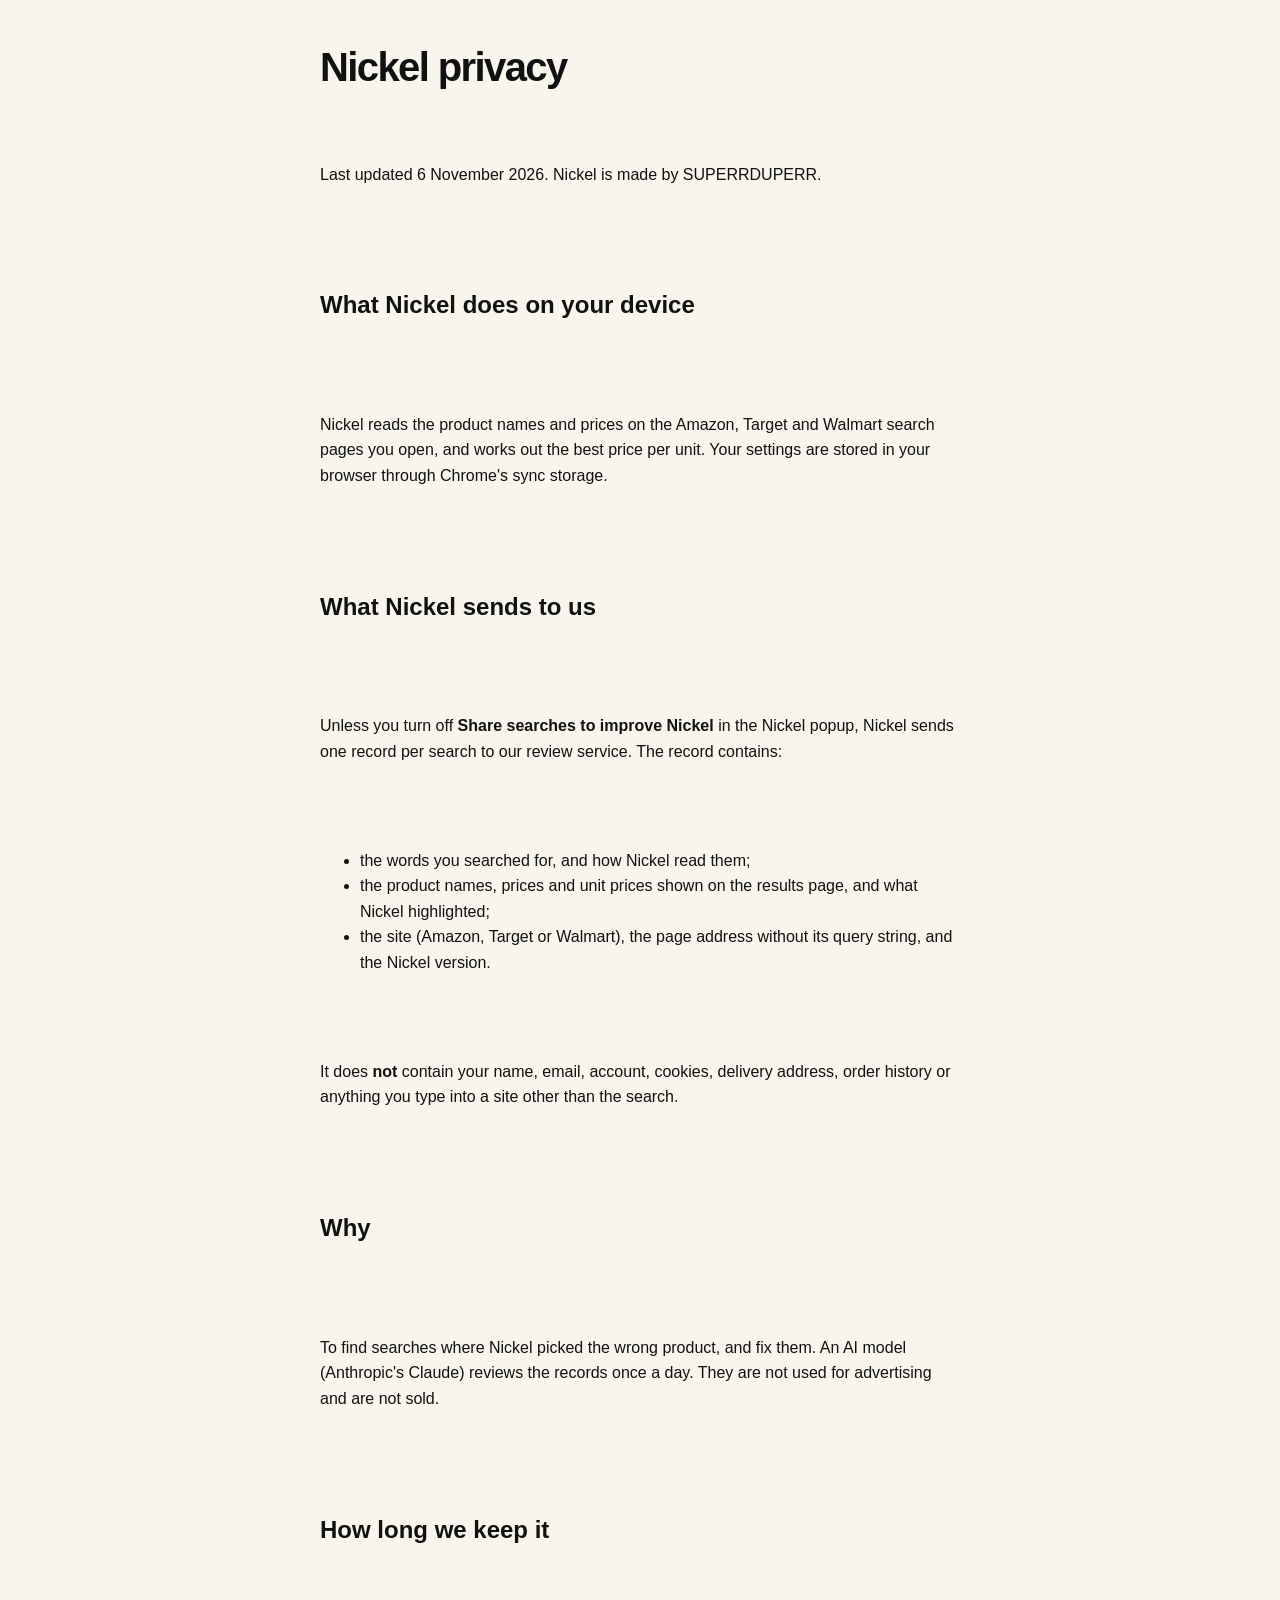
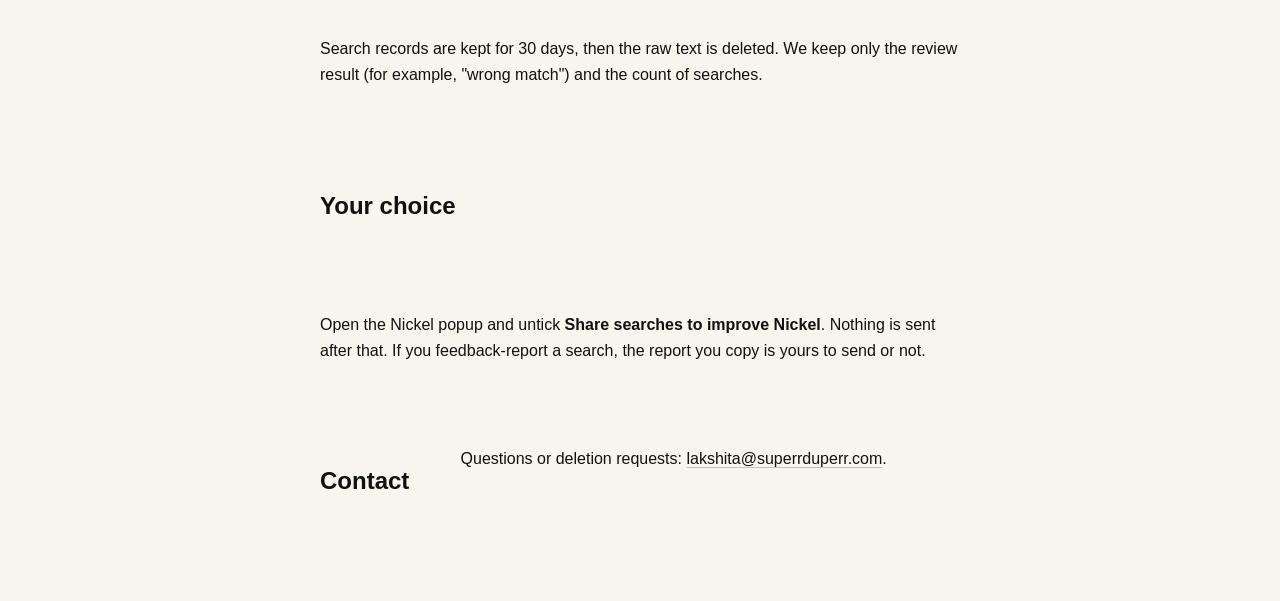
==== privacy.html @ 0b0c267f "Fix footer links, add privacy page, host on Cloudflare" ====
<!doctype html>
<html lang="en">
<head>
<meta charset="utf-8">
<meta name="viewport" content="width=device-width, initial-scale=1">
<title>Nickel privacy</title>
<link rel="stylesheet" href="styles.css">
<style>main{max-width:680px;margin:0 auto;padding:48px 20px 80px;font:16px/1.6 "Hanken Grotesk",Helvetica,Arial,sans-serif}h1{font-size:40px;margin:0 0 8px}h2{margin-top:32px}</style>
</head>
<body>
<main>
<h1>Nickel privacy</h1>
<p>Last updated 6 November 2026. Nickel is made by SUPERRDUPERR.</p>

<h2>What Nickel does on your device</h2>
<p>Nickel reads the product names and prices on the Amazon, Target and Walmart search pages you open, and works out the best price per unit. Your settings are stored in your browser through Chrome's sync storage.</p>

<h2>What Nickel sends to us</h2>
<p>Unless you turn off <b>Share searches to improve Nickel</b> in the Nickel popup, Nickel sends one record per search to our review service. The record contains:</p>
<ul>
<li>the words you searched for, and how Nickel read them;</li>
<li>the product names, prices and unit prices shown on the results page, and what Nickel highlighted;</li>
<li>the site (Amazon, Target or Walmart), the page address without its query string, and the Nickel version.</li>
</ul>
<p>It does <b>not</b> contain your name, email, account, cookies, delivery address, order history or anything you type into a site other than the search.</p>

<h2>Why</h2>
<p>To find searches where Nickel picked the wrong product, and fix them. An AI model (Anthropic's Claude) reviews the records once a day. They are not used for advertising and are not sold.</p>

<h2>How long we keep it</h2>
<p>Search records are kept for 30 days, then the raw text is deleted. We keep only the review result (for example, "wrong match") and the count of searches.</p>

<h2>Your choice</h2>
<p>Open the Nickel popup and untick <b>Share searches to improve Nickel</b>. Nothing is sent after that. If you feedback-report a search, the report you copy is yours to send or not.</p>

<h2>Contact</h2>
<p>Questions or deletion requests: <a href="mailto:lakshita@superrduperr.com">lakshita@superrduperr.com</a>.</p>
</main>
</body>
</html>
---- styles.css ----
/* Superrduperr brand tokens, as used on this page */
:root{
  --ink:#111111; --stock:#f8f5ec; --board:#efede6;
  --accent:#fbd832;            /* the one accent for this view: yellow */
  --good:#1e9b4b;              /* accent-green: right answer, ink text */
  --bad:#b8431a;               /* signal-undo rust: wrong answer, stock text */
  --orange:#f5741b;            /* link hover */
  --rule-hair:#11111118; --text-secondary:#111111c0;
  --lift-card:2px 3px 0 #11111120; --lift-panel:3px 4px 0 #11111120;
  --font-mark:"Archivo Black","Archivo",sans-serif;
  --font-display:"Archivo","Helvetica Neue",sans-serif;
  --font-body:"Hanken Grotesk","Helvetica Neue",sans-serif;
  --font-mono:"DM Mono",ui-monospace,monospace;
  --font-marker:"Permanent Marker",cursive;
}
*{box-sizing:border-box}
body{margin:0;background:var(--stock);color:var(--ink);font-family:var(--font-body)}
::selection{background:var(--accent);color:var(--ink)}
a{color:var(--ink);text-decoration:underline;text-decoration-color:#11111138;text-underline-offset:3px;transition:color 180ms}
a:hover{color:var(--orange);transition-duration:120ms}

.top{position:sticky;top:0;z-index:5;background:var(--stock);border-bottom:1px solid var(--rule-hair);display:flex;flex-wrap:wrap;align-items:center;justify-content:space-between;gap:16px;padding:16px clamp(20px,5vw,80px)}
.brand{display:inline-flex;align-items:center;gap:12px}
.brand-text{display:inline-flex;flex-direction:column;gap:4px}
.wordmark{font-family:var(--font-mark);font-size:30px;line-height:1;letter-spacing:-.035em}
.tagline{font-family:var(--font-mono);font-size:11px;line-height:1.2;letter-spacing:.04em}

.cta{display:inline-flex;align-items:center;min-height:56px;padding:0 30px;background:var(--accent);color:var(--ink);border:1px solid var(--ink);box-shadow:var(--lift-card);font-size:17px;font-weight:600;text-decoration:none;transition:background 180ms,color 180ms,box-shadow 120ms}
.cta.sm{min-height:48px;padding:0 22px;font-size:15px}
.cta:hover{background:var(--ink);color:var(--stock);transition-duration:120ms}
.cta:active{box-shadow:1px 2px 0 #11111120}
.cta:focus-visible{outline:3px solid var(--ink);outline-offset:3px}

main{display:flex;flex-wrap:wrap;align-items:stretch;gap:clamp(32px,4vw,64px);padding:clamp(24px,4vw,56px) clamp(20px,5vw,80px) clamp(40px,5vw,72px)}
.left{flex:1 1 360px;min-width:0;display:flex;flex-direction:column;justify-content:space-between;gap:40px}
.intro{display:flex;flex-direction:column;gap:24px}
.label{margin:0;font-family:var(--font-mono);font-size:12px;font-weight:500;line-height:1.5;letter-spacing:.13em;text-transform:uppercase}
h1{margin:0;font-family:var(--font-display);font-weight:900;font-size:clamp(44px,5.2vw,72px);line-height:.96;letter-spacing:-.04em}
.sub{margin:0;max-width:60ch;font-size:19px;line-height:1.5;letter-spacing:-.01em}
.cta-row{display:flex;flex-wrap:wrap;align-items:center;gap:16px}
.mono-note{font-family:var(--font-mono);font-size:12px;letter-spacing:.04em}
.mono-note.muted{font-size:11px;color:var(--text-secondary)}
.steps{list-style:none;margin:0;padding:0}
.steps li{display:flex;gap:16px;align-items:flex-start;padding:20px 0;border-top:1px solid var(--ink)}
.steps .num{font-family:var(--font-mono);font-size:12px;font-weight:500;letter-spacing:.13em;line-height:1.7}
.steps p{margin:0;font-size:16px;line-height:1.6}
.steps strong{font-family:var(--font-display);font-weight:800;letter-spacing:-.02em}

.demo{flex:1.5 1 520px;min-width:0;display:flex;flex-direction:column;justify-content:space-between;gap:24px;padding:clamp(24px,3.5vw,40px);background-color:var(--board);background-image:radial-gradient(#11111114 1px,transparent 1px);background-size:4px 4px;border:1px solid var(--ink);box-shadow:var(--lift-panel)}
.demo-head{display:flex;flex-direction:column;gap:8px}
.demo h2{margin:0;font-family:var(--font-display);font-weight:800;font-size:32px;line-height:1.06;letter-spacing:-.03em}
.viewport{overflow:hidden}
.track{display:flex;width:100%;transition:transform .55s cubic-bezier(.2,.7,.2,1)}
.track.on-video{transform:translateX(-100%)}
.slide{flex:0 0 100%;min-width:0;padding:0 4px 4px 0}
.slide.game{display:flex;flex-direction:column;gap:16px}
.slide video{display:block;width:100%;aspect-ratio:960/610;object-fit:cover;border:1px solid var(--ink);box-shadow:var(--lift-card);background:var(--ink)}

.opt{display:flex;flex-direction:column;width:100%;min-height:120px;padding:24px;font-family:inherit;text-align:left;color:var(--ink);background:var(--stock);border:1px solid var(--ink);box-shadow:var(--lift-card);cursor:pointer;transition:background 180ms}
.opt:hover{background:var(--board);transition-duration:120ms}
.opt:focus-visible{outline:3px solid var(--ink);outline-offset:3px}
.opt .row{display:flex;justify-content:space-between;align-items:flex-start;gap:16px;width:100%}
.opt .l{display:flex;flex-direction:column;gap:8px;min-width:0}
.opt .name{display:flex;flex-wrap:wrap;align-items:center;gap:10px;font-family:var(--font-display);font-size:20px;font-weight:800;letter-spacing:-.02em}
.opt .sub2{font-family:var(--font-mono);font-size:12px;letter-spacing:.04em;color:var(--text-secondary)}
.opt .r{display:flex;flex-direction:column;align-items:flex-end;gap:4px;flex-shrink:0}
.opt .big{font-family:var(--font-display);font-weight:900;font-size:40px;line-height:1;letter-spacing:-.04em}
.opt .lbl{font-family:var(--font-mono);font-size:11px;font-weight:500;letter-spacing:.13em;text-transform:uppercase;color:var(--text-secondary)}
.opt .tag{padding:2px 10px;background:var(--stock);color:var(--ink);border:1px solid var(--ink);font-family:var(--font-marker);font-size:15px;font-weight:400;letter-spacing:.02em;text-transform:uppercase}
.opt.good{background:var(--good);color:var(--ink);cursor:default}
.opt.bad{background:var(--bad);color:var(--stock);cursor:default}
.opt.good .sub2,.opt.good .lbl{color:var(--ink)}
.opt.bad .sub2,.opt.bad .lbl{color:var(--stock)}
.opt.mine{border-width:2px;border-color:var(--ink)}
.opt.good:hover,.opt.bad:hover{transition:none}
.opt.good:hover{background:var(--good)}.opt.bad:hover{background:var(--bad)}

.below{display:flex;flex-direction:column;gap:16px}
.msg{min-height:64px;display:flex;flex-direction:column;gap:6px}
.msg .p1{margin:0;font-size:16px;line-height:1.6}
.msg .v{margin:0;font-family:var(--font-display);font-size:19px;font-weight:800;line-height:1.2;letter-spacing:-.025em}
.msg .d{margin:0;font-size:14px;line-height:1.55;color:var(--text-secondary)}
.controls{display:flex;flex-wrap:wrap;align-items:center;justify-content:space-between;gap:12px}
.right{display:inline-flex;flex-wrap:wrap;align-items:center;gap:12px}
.dots{display:inline-flex;align-items:center}
.dot{width:44px;height:44px;display:inline-flex;align-items:center;justify-content:center;background:transparent;border:0;cursor:pointer;padding:0}
.dot span{display:block;width:10px;height:10px;border:1px solid var(--ink);background:transparent}
.dot[aria-current="true"] span{background:var(--ink)}
.dot:focus-visible{outline:3px solid var(--ink);outline-offset:-6px}
.ghost{min-height:48px;padding:0 22px;border:1px solid var(--ink);background:transparent;color:var(--ink);font-family:inherit;font-size:15px;font-weight:600;cursor:pointer;transition:background 180ms,color 180ms}
.ghost:hover{background:var(--ink);color:var(--stock);transition-duration:120ms}
.ghost:focus-visible{outline:3px solid var(--ink);outline-offset:3px}

.tear{height:40px;overflow:hidden;line-height:0}
.tear svg{display:block}
footer{display:flex;flex-wrap:wrap;align-items:center;justify-content:space-between;gap:16px;background:var(--ink);color:var(--stock);padding:24px clamp(20px,5vw,80px) 40px;font-family:var(--font-mono);font-size:12px;letter-spacing:.13em;text-transform:uppercase}
footer .links{display:flex;flex-wrap:wrap;gap:24px}
footer a{color:var(--stock);text-decoration-color:#f8f5ec60}
footer a:hover{color:var(--orange)}

@media (prefers-reduced-motion:reduce){.track{transition:none}.opt,.cta,.ghost,a{transition:none}}
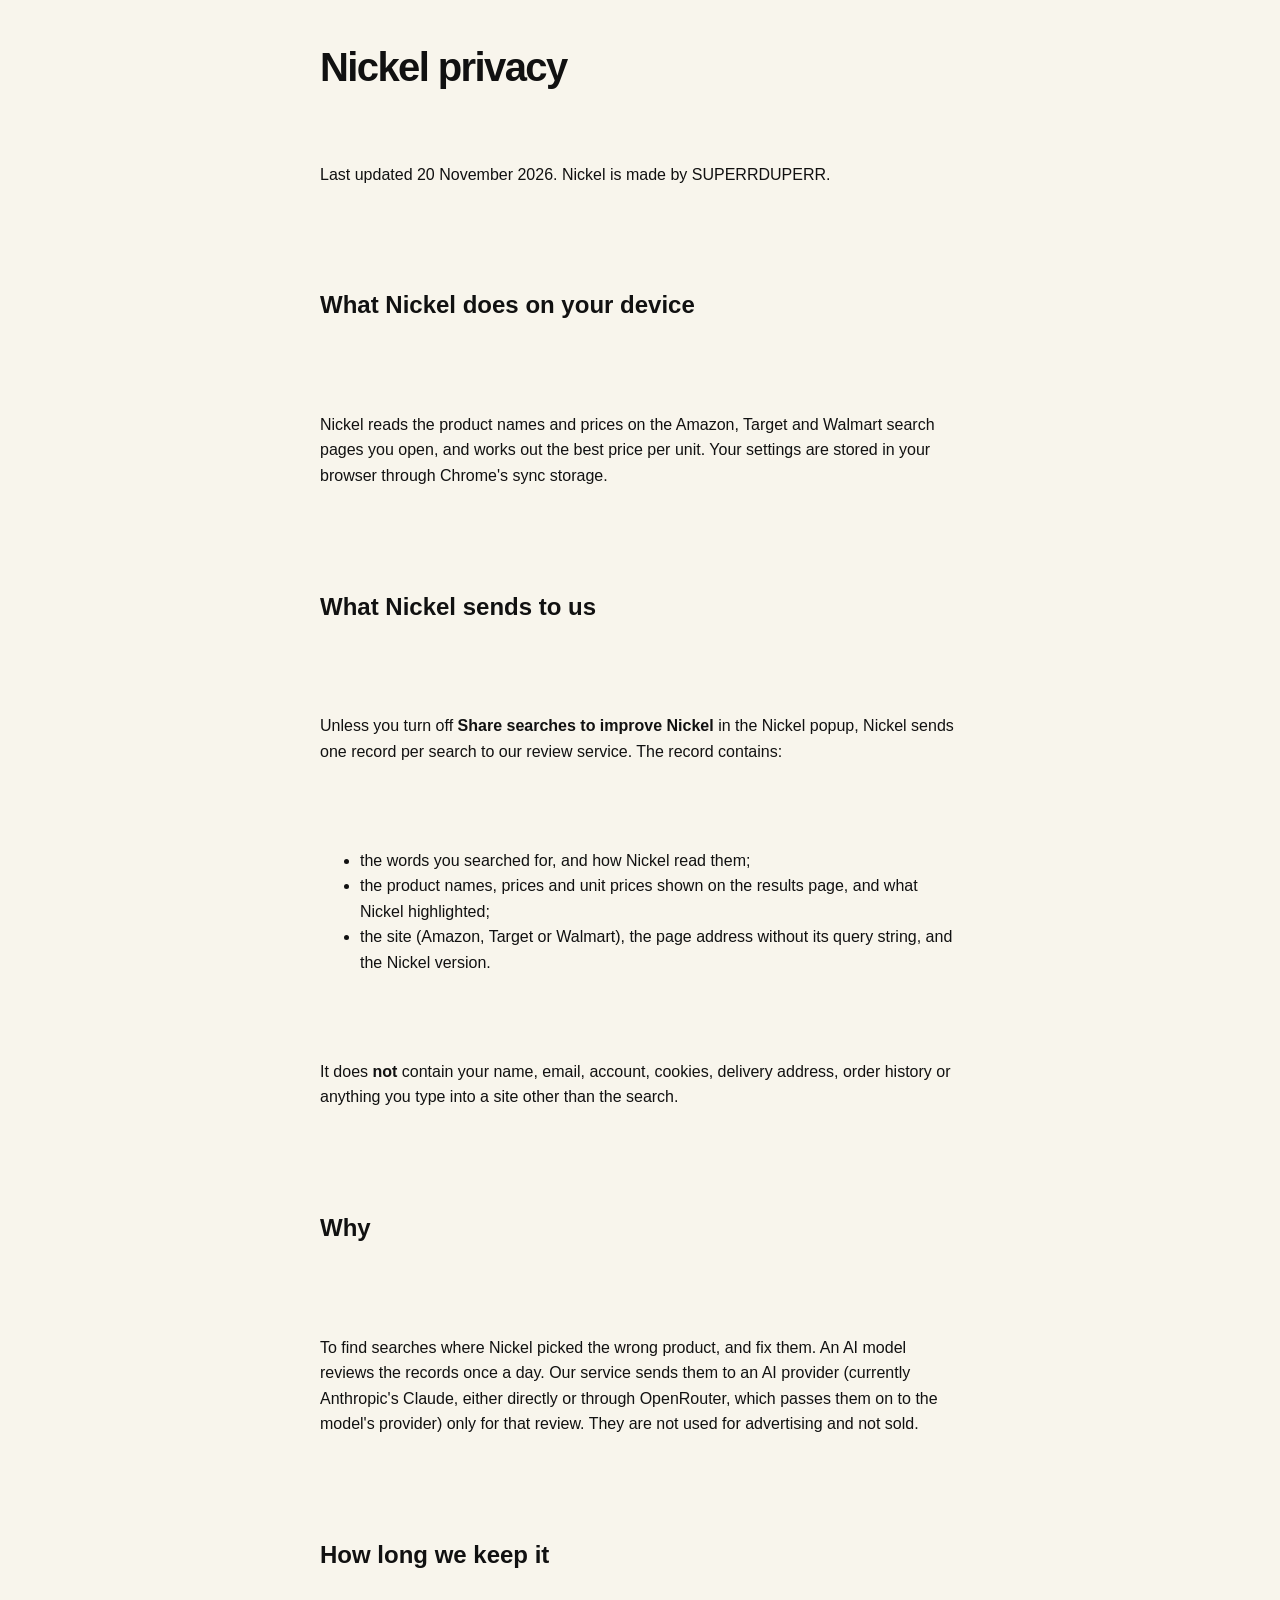
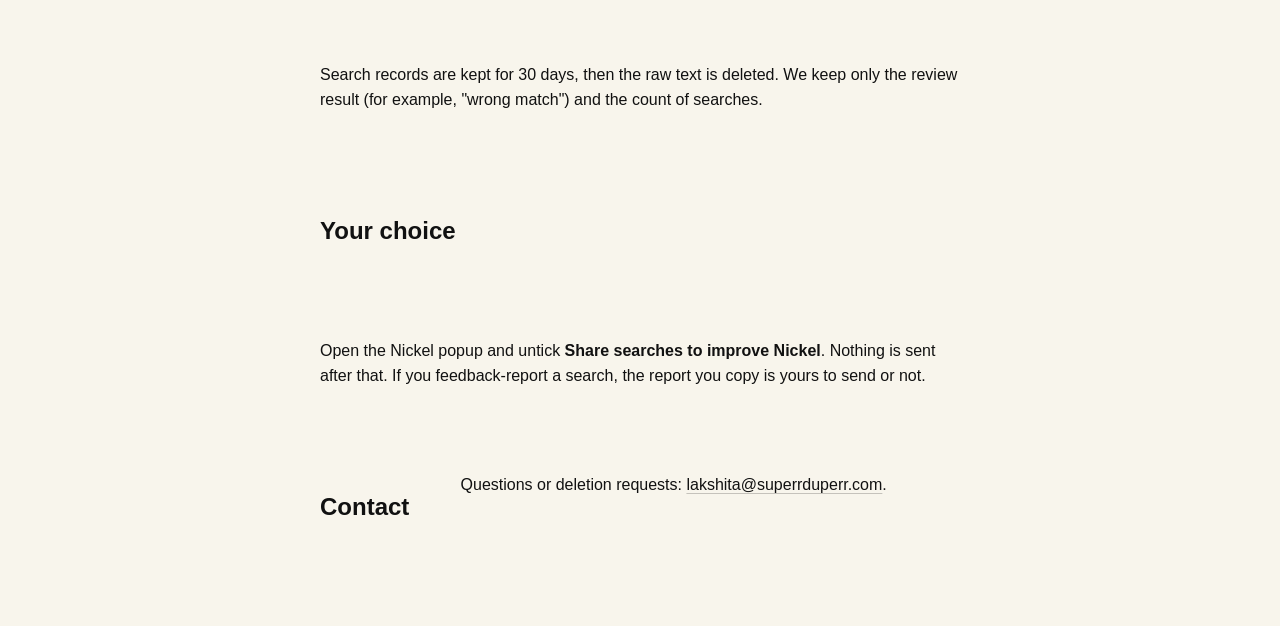
==== commit cf762975: "Update privacy page: AI provider wording" ====
--- a/privacy.html
+++ b/privacy.html
@@ -10,7 +10,7 @@
 <body>
 <main>
 <h1>Nickel privacy</h1>
-<p>Last updated 6 November 2026. Nickel is made by SUPERRDUPERR.</p>
+<p>Last updated 20 November 2026. Nickel is made by SUPERRDUPERR.</p>
 
 <h2>What Nickel does on your device</h2>
 <p>Nickel reads the product names and prices on the Amazon, Target and Walmart search pages you open, and works out the best price per unit. Your settings are stored in your browser through Chrome's sync storage.</p>
@@ -25,7 +25,7 @@
 <p>It does <b>not</b> contain your name, email, account, cookies, delivery address, order history or anything you type into a site other than the search.</p>
 
 <h2>Why</h2>
-<p>To find searches where Nickel picked the wrong product, and fix them. An AI model (Anthropic's Claude) reviews the records once a day. They are not used for advertising and are not sold.</p>
+<p>To find searches where Nickel picked the wrong product, and fix them. An AI model reviews the records once a day. Our service sends them to an AI provider (currently Anthropic's Claude, either directly or through OpenRouter, which passes them on to the model's provider) only for that review. They are not used for advertising and not sold.</p>
 
 <h2>How long we keep it</h2>
 <p>Search records are kept for 30 days, then the raw text is deleted. We keep only the review result (for example, "wrong match") and the count of searches.</p>
